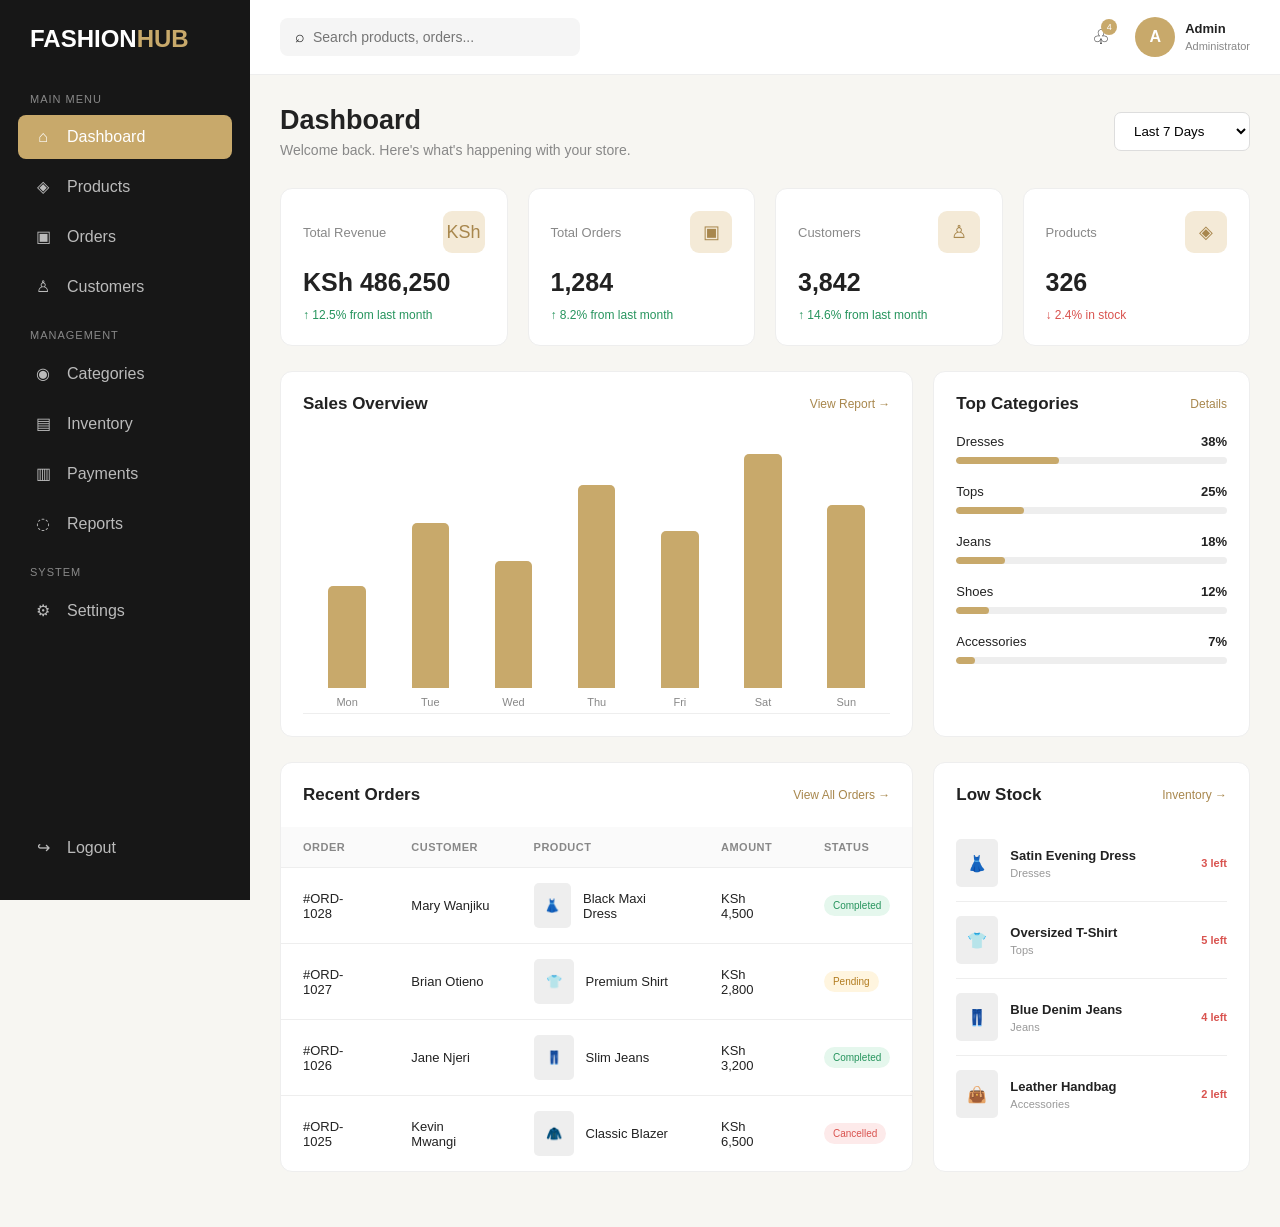
==== templates/dashbord.html @ 3bc84287 "ui" ====
<!doctype html>
<html lang="en">
  <head>
    <meta charset="UTF-8" />
    <meta name="viewport" content="width=device-width, initial-scale=1.0" />
    <title>Admin Dashboard | Fashion Store</title>

    <style>
      * {
        margin: 0;
        padding: 0;
        box-sizing: border-box;
        font-family: Arial, Helvetica, sans-serif;
      }

      body {
        background: #f7f6f2;
        color: #222;
      }

      .dashboard {
        display: flex;
        min-height: 100vh;
      }

      /* SIDEBAR */
      .sidebar {
        width: 250px;
        background: #171717;
        color: white;
        padding: 25px 18px;
        position: fixed;
        height: 100vh;
        left: 0;
        top: 0;
        transition: 0.3s;
        z-index: 1000;
      }

      .logo {
        font-size: 24px;
        font-weight: bold;
        margin-bottom: 40px;
        padding-left: 12px;
      }

      .logo span {
        color: #c8a96b;
      }

      .menu-title {
        font-size: 11px;
        color: #888;
        text-transform: uppercase;
        margin: 20px 12px 10px;
        letter-spacing: 1px;
      }

      .nav-item {
        display: flex;
        align-items: center;
        gap: 13px;
        padding: 13px 14px;
        margin-bottom: 5px;
        border-radius: 8px;
        color: #bbb;
        text-decoration: none;
        transition: 0.2s;
      }

      .nav-item:hover,
      .nav-item.active {
        background: #c8a96b;
        color: white;
      }

      .nav-icon {
        width: 22px;
        text-align: center;
      }

      .logout {
        position: absolute;
        bottom: 25px;
        left: 18px;
        right: 18px;
      }

      /* MAIN */
      .main {
        margin-left: 250px;
        width: calc(100% - 250px);
        min-height: 100vh;
      }

      /* TOP BAR */
      .topbar {
        height: 75px;
        background: white;
        border-bottom: 1px solid #eee;
        display: flex;
        align-items: center;
        justify-content: space-between;
        padding: 0 30px;
      }

      .menu-btn {
        display: none;
        border: none;
        background: none;
        font-size: 25px;
        cursor: pointer;
      }

      .search {
        display: flex;
        align-items: center;
        background: #f5f5f5;
        border-radius: 8px;
        padding: 10px 15px;
        width: 300px;
      }

      .search input {
        border: none;
        outline: none;
        background: transparent;
        width: 100%;
        margin-left: 8px;
        font-size: 14px;
      }

      .top-actions {
        display: flex;
        align-items: center;
        gap: 25px;
      }

      .notification {
        position: relative;
        font-size: 20px;
        cursor: pointer;
      }

      .notification span {
        position: absolute;
        top: -6px;
        right: -7px;
        background: #c8a96b;
        color: white;
        font-size: 9px;
        width: 16px;
        height: 16px;
        display: flex;
        align-items: center;
        justify-content: center;
        border-radius: 50%;
      }

      .profile {
        display: flex;
        align-items: center;
        gap: 10px;
      }

      .avatar {
        width: 40px;
        height: 40px;
        border-radius: 50%;
        background: #c8a96b;
        color: white;
        display: flex;
        align-items: center;
        justify-content: center;
        font-weight: bold;
      }

      .profile-info strong {
        display: block;
        font-size: 13px;
      }

      .profile-info small {
        color: #888;
        font-size: 11px;
      }

      /* CONTENT */
      .content {
        padding: 30px;
      }

      .page-header {
        display: flex;
        justify-content: space-between;
        align-items: center;
        margin-bottom: 30px;
      }

      .page-header h1 {
        font-size: 27px;
        margin-bottom: 6px;
      }

      .page-header p {
        color: #888;
        font-size: 14px;
      }

      .date-select {
        padding: 10px 15px;
        border: 1px solid #ddd;
        background: white;
        border-radius: 7px;
        outline: none;
      }

      /* STAT CARDS */
      .stats {
        display: grid;
        grid-template-columns: repeat(4, 1fr);
        gap: 20px;
        margin-bottom: 25px;
      }

      .stat-card {
        background: white;
        padding: 22px;
        border-radius: 12px;
        border: 1px solid #eee;
      }

      .stat-top {
        display: flex;
        justify-content: space-between;
        align-items: center;
      }

      .stat-title {
        color: #888;
        font-size: 13px;
      }

      .stat-icon {
        width: 42px;
        height: 42px;
        border-radius: 9px;
        background: #f4ead7;
        color: #a8874d;
        display: flex;
        align-items: center;
        justify-content: center;
        font-size: 18px;
      }

      .stat-card h2 {
        font-size: 25px;
        margin: 15px 0 8px;
      }

      .growth {
        font-size: 12px;
        color: #26945d;
      }

      .growth.down {
        color: #d9534f;
      }

      /* GRID */
      .dashboard-grid {
        display: grid;
        grid-template-columns: 2fr 1fr;
        gap: 20px;
        margin-bottom: 25px;
      }

      .card {
        background: white;
        border: 1px solid #eee;
        border-radius: 12px;
        padding: 22px;
      }

      .card-header {
        display: flex;
        align-items: center;
        justify-content: space-between;
        margin-bottom: 20px;
      }

      .card-header h3 {
        font-size: 17px;
      }

      .card-header a {
        color: #a8874d;
        text-decoration: none;
        font-size: 12px;
      }

      /* CHART */
      .chart {
        height: 280px;
        display: flex;
        align-items: flex-end;
        gap: 15px;
        padding: 20px 10px 5px;
        border-bottom: 1px solid #eee;
      }

      .bar-container {
        flex: 1;
        height: 100%;
        display: flex;
        flex-direction: column;
        justify-content: flex-end;
        align-items: center;
        gap: 8px;
      }

      .bar {
        width: 55%;
        background: #c8a96b;
        border-radius: 5px 5px 0 0;
        min-height: 10px;
        transition: 0.3s;
      }

      .bar:hover {
        opacity: 0.7;
      }

      .bar-label {
        color: #888;
        font-size: 11px;
      }

      /* CATEGORY */
      .category {
        margin-bottom: 20px;
      }

      .category-info {
        display: flex;
        justify-content: space-between;
        margin-bottom: 8px;
        font-size: 13px;
      }

      .progress {
        width: 100%;
        height: 7px;
        background: #eee;
        border-radius: 10px;
        overflow: hidden;
      }

      .progress-bar {
        height: 100%;
        background: #c8a96b;
        border-radius: 10px;
      }

      /* TABLE */
      .table-card {
        background: white;
        border: 1px solid #eee;
        border-radius: 12px;
        overflow: hidden;
      }

      .table-header {
        padding: 22px;
        display: flex;
        justify-content: space-between;
        align-items: center;
      }

      .table-header h3 {
        font-size: 17px;
      }

      .view-all {
        color: #a8874d;
        text-decoration: none;
        font-size: 12px;
      }

      .table-wrapper {
        overflow-x: auto;
      }

      table {
        width: 100%;
        border-collapse: collapse;
      }

      th {
        background: #fafafa;
        color: #888;
        font-size: 11px;
        text-transform: uppercase;
        letter-spacing: 0.5px;
        text-align: left;
        padding: 14px 22px;
      }

      td {
        padding: 15px 22px;
        border-top: 1px solid #eee;
        font-size: 13px;
      }

      .product {
        display: flex;
        align-items: center;
        gap: 12px;
      }

      .product-img {
        width: 40px;
        height: 45px;
        background: #eee;
        border-radius: 5px;
        display: flex;
        align-items: center;
        justify-content: center;
      }

      .status {
        display: inline-block;
        padding: 5px 9px;
        border-radius: 20px;
        font-size: 10px;
      }

      .status.completed {
        background: #e5f7ed;
        color: #26945d;
      }

      .status.pending {
        background: #fff5df;
        color: #b27c20;
      }

      .status.cancelled {
        background: #fdeaea;
        color: #d9534f;
      }

      /* LOW STOCK */
      .stock-item {
        display: flex;
        align-items: center;
        justify-content: space-between;
        padding: 14px 0;
        border-bottom: 1px solid #eee;
      }

      .stock-item:last-child {
        border-bottom: none;
      }

      .stock-product {
        display: flex;
        align-items: center;
        gap: 12px;
      }

      .stock-img {
        width: 42px;
        height: 48px;
        background: #eee;
        border-radius: 5px;
        display: flex;
        align-items: center;
        justify-content: center;
      }

      .stock-name {
        font-size: 13px;
        font-weight: 600;
      }

      .stock-category {
        color: #999;
        font-size: 11px;
        margin-top: 4px;
      }

      .stock-number {
        color: #d9534f;
        font-size: 11px;
        font-weight: bold;
      }

      /* MOBILE */
      @media (max-width: 1100px) {
        .stats {
          grid-template-columns: repeat(2, 1fr);
        }

        .dashboard-grid {
          grid-template-columns: 1fr;
        }
      }

      @media (max-width: 768px) {
        .sidebar {
          transform: translateX(-100%);
        }

        .sidebar.open {
          transform: translateX(0);
        }

        .main {
          margin-left: 0;
          width: 100%;
        }

        .menu-btn {
          display: block;
        }

        .topbar {
          padding: 0 18px;
        }

        .search {
          display: none;
        }

        .profile-info {
          display: none;
        }

        .content {
          padding: 20px 15px;
        }

        .stats {
          grid-template-columns: 1fr;
        }

        .page-header {
          align-items: flex-start;
          gap: 15px;
          flex-direction: column;
        }

        .chart {
          gap: 6px;
        }

        .bar {
          width: 65%;
        }
      }
    </style>
  </head>

  <body>
    <div class="dashboard">
      <!-- SIDEBAR -->
      <aside class="sidebar" id="sidebar">
        <div class="logo">FASHION<span>HUB</span></div>

        <div class="menu-title">Main Menu</div>

        <a href="#" class="nav-item active">
          <span class="nav-icon">⌂</span>
          Dashboard
        </a>

        <a href="#" class="nav-item">
          <span class="nav-icon">◈</span>
          Products
        </a>

        <a href="#" class="nav-item">
          <span class="nav-icon">▣</span>
          Orders
        </a>

        <a href="#" class="nav-item">
          <span class="nav-icon">♙</span>
          Customers
        </a>

        <div class="menu-title">Management</div>

        <a href="#" class="nav-item">
          <span class="nav-icon">◉</span>
          Categories
        </a>

        <a href="#" class="nav-item">
          <span class="nav-icon">▤</span>
          Inventory
        </a>

        <a href="#" class="nav-item">
          <span class="nav-icon">▥</span>
          Payments
        </a>

        <a href="#" class="nav-item">
          <span class="nav-icon">◌</span>
          Reports
        </a>

        <div class="menu-title">System</div>

        <a href="#" class="nav-item">
          <span class="nav-icon">⚙</span>
          Settings
        </a>

        <a href="#" class="nav-item logout">
          <span class="nav-icon">↪</span>
          Logout
        </a>
      </aside>

      <!-- MAIN -->
      <main class="main">
        <!-- TOPBAR -->
        <header class="topbar">
          <button class="menu-btn" onclick="toggleSidebar()">☰</button>

          <div class="search">
            <span>⌕</span>
            <input type="text" placeholder="Search products, orders..." />
          </div>

          <div class="top-actions">
            <div class="notification">
              ♧
              <span>4</span>
            </div>

            <div class="profile">
              <div class="avatar">A</div>

              <div class="profile-info">
                <strong>Admin</strong>
                <small>Administrator</small>
              </div>
            </div>
          </div>
        </header>

        <!-- CONTENT -->
        <section class="content">
          <div class="page-header">
            <div>
              <h1>Dashboard</h1>
              <p>Welcome back. Here's what's happening with your store.</p>
            </div>

            <select class="date-select">
              <option>Last 7 Days</option>
              <option>Last 30 Days</option>
              <option>Last 3 Months</option>
              <option>This Year</option>
            </select>
          </div>

          <!-- STATISTICS -->
          <div class="stats">
            <div class="stat-card">
              <div class="stat-top">
                <span class="stat-title">Total Revenue</span>
                <div class="stat-icon">KSh</div>
              </div>

              <h2>KSh 486,250</h2>

              <span class="growth">↑ 12.5% from last month</span>
            </div>

            <div class="stat-card">
              <div class="stat-top">
                <span class="stat-title">Total Orders</span>
                <div class="stat-icon">▣</div>
              </div>

              <h2>1,284</h2>

              <span class="growth">↑ 8.2% from last month</span>
            </div>

            <div class="stat-card">
              <div class="stat-top">
                <span class="stat-title">Customers</span>
                <div class="stat-icon">♙</div>
              </div>

              <h2>3,842</h2>

              <span class="growth">↑ 14.6% from last month</span>
            </div>

            <div class="stat-card">
              <div class="stat-top">
                <span class="stat-title">Products</span>
                <div class="stat-icon">◈</div>
              </div>

              <h2>326</h2>

              <span class="growth down">↓ 2.4% in stock</span>
            </div>
          </div>

          <!-- CHART + CATEGORY -->
          <div class="dashboard-grid">
            <div class="card">
              <div class="card-header">
                <h3>Sales Overview</h3>
                <a href="#">View Report →</a>
              </div>

              <div class="chart">
                <div class="bar-container">
                  <div class="bar" style="height: 40%"></div>
                  <span class="bar-label">Mon</span>
                </div>

                <div class="bar-container">
                  <div class="bar" style="height: 65%"></div>
                  <span class="bar-label">Tue</span>
                </div>

                <div class="bar-container">
                  <div class="bar" style="height: 50%"></div>
                  <span class="bar-label">Wed</span>
                </div>

                <div class="bar-container">
                  <div class="bar" style="height: 80%"></div>
                  <span class="bar-label">Thu</span>
                </div>

                <div class="bar-container">
                  <div class="bar" style="height: 62%"></div>
                  <span class="bar-label">Fri</span>
                </div>

                <div class="bar-container">
                  <div class="bar" style="height: 92%"></div>
                  <span class="bar-label">Sat</span>
                </div>

                <div class="bar-container">
                  <div class="bar" style="height: 72%"></div>
                  <span class="bar-label">Sun</span>
                </div>
              </div>
            </div>

            <!-- TOP CATEGORIES -->
            <div class="card">
              <div class="card-header">
                <h3>Top Categories</h3>
                <a href="#">Details</a>
              </div>

              <div class="category">
                <div class="category-info">
                  <span>Dresses</span>
                  <strong>38%</strong>
                </div>

                <div class="progress">
                  <div class="progress-bar" style="width: 38%"></div>
                </div>
              </div>

              <div class="category">
                <div class="category-info">
                  <span>Tops</span>
                  <strong>25%</strong>
                </div>

                <div class="progress">
                  <div class="progress-bar" style="width: 25%"></div>
                </div>
              </div>

              <div class="category">
                <div class="category-info">
                  <span>Jeans</span>
                  <strong>18%</strong>
                </div>

                <div class="progress">
                  <div class="progress-bar" style="width: 18%"></div>
                </div>
              </div>

              <div class="category">
                <div class="category-info">
                  <span>Shoes</span>
                  <strong>12%</strong>
                </div>

                <div class="progress">
                  <div class="progress-bar" style="width: 12%"></div>
                </div>
              </div>

              <div class="category">
                <div class="category-info">
                  <span>Accessories</span>
                  <strong>7%</strong>
                </div>

                <div class="progress">
                  <div class="progress-bar" style="width: 7%"></div>
                </div>
              </div>
            </div>
          </div>

          <!-- ORDERS + LOW STOCK -->
          <div class="dashboard-grid">
            <!-- RECENT ORDERS -->
            <div class="table-card">
              <div class="table-header">
                <h3>Recent Orders</h3>

                <a href="#" class="view-all"> View All Orders → </a>
              </div>

              <div class="table-wrapper">
                <table>
                  <thead>
                    <tr>
                      <th>Order</th>
                      <th>Customer</th>
                      <th>Product</th>
                      <th>Amount</th>
                      <th>Status</th>
                    </tr>
                  </thead>

                  <tbody>
                    <tr>
                      <td>#ORD-1028</td>

                      <td>Mary Wanjiku</td>

                      <td>
                        <div class="product">
                          <div class="product-img">👗</div>
                          Black Maxi Dress
                        </div>
                      </td>

                      <td>KSh 4,500</td>

                      <td>
                        <span class="status completed"> Completed </span>
                      </td>
                    </tr>

                    <tr>
                      <td>#ORD-1027</td>

                      <td>Brian Otieno</td>

                      <td>
                        <div class="product">
                          <div class="product-img">👕</div>
                          Premium Shirt
                        </div>
                      </td>

                      <td>KSh 2,800</td>

                      <td>
                        <span class="status pending"> Pending </span>
                      </td>
                    </tr>

                    <tr>
                      <td>#ORD-1026</td>

                      <td>Jane Njeri</td>

                      <td>
                        <div class="product">
                          <div class="product-img">👖</div>
                          Slim Jeans
                        </div>
                      </td>

                      <td>KSh 3,200</td>

                      <td>
                        <span class="status completed"> Completed </span>
                      </td>
                    </tr>

                    <tr>
                      <td>#ORD-1025</td>

                      <td>Kevin Mwangi</td>

                      <td>
                        <div class="product">
                          <div class="product-img">🧥</div>
                          Classic Blazer
                        </div>
                      </td>

                      <td>KSh 6,500</td>

                      <td>
                        <span class="status cancelled"> Cancelled </span>
                      </td>
                    </tr>
                  </tbody>
                </table>
              </div>
            </div>

            <!-- LOW STOCK -->
            <div class="card">
              <div class="card-header">
                <h3>Low Stock</h3>
                <a href="#">Inventory →</a>
              </div>

              <div class="stock-item">
                <div class="stock-product">
                  <div class="stock-img">👗</div>

                  <div>
                    <div class="stock-name">Satin Evening Dress</div>

                    <div class="stock-category">Dresses</div>
                  </div>
                </div>

                <span class="stock-number"> 3 left </span>
              </div>

              <div class="stock-item">
                <div class="stock-product">
                  <div class="stock-img">👕</div>

                  <div>
                    <div class="stock-name">Oversized T-Shirt</div>

                    <div class="stock-category">Tops</div>
                  </div>
                </div>

                <span class="stock-number"> 5 left </span>
              </div>

              <div class="stock-item">
                <div class="stock-product">
                  <div class="stock-img">👖</div>

                  <div>
                    <div class="stock-name">Blue Denim Jeans</div>

                    <div class="stock-category">Jeans</div>
                  </div>
                </div>

                <span class="stock-number"> 4 left </span>
              </div>

              <div class="stock-item">
                <div class="stock-product">
                  <div class="stock-img">👜</div>

                  <div>
                    <div class="stock-name">Leather Handbag</div>

                    <div class="stock-category">Accessories</div>
                  </div>
                </div>

                <span class="stock-number"> 2 left </span>
              </div>
            </div>
          </div>
        </section>
      </main>
    </div>

    <script>
      function toggleSidebar() {
        document.getElementById("sidebar").classList.toggle("open");
      }

      // Highlight active sidebar item
      document.querySelectorAll(".nav-item").forEach((item) => {
        item.addEventListener("click", function () {
          document
            .querySelectorAll(".nav-item")
            .forEach((link) => link.classList.remove("active"));

          this.classList.add("active");
        });
      });
    </script>
  </body>
</html>
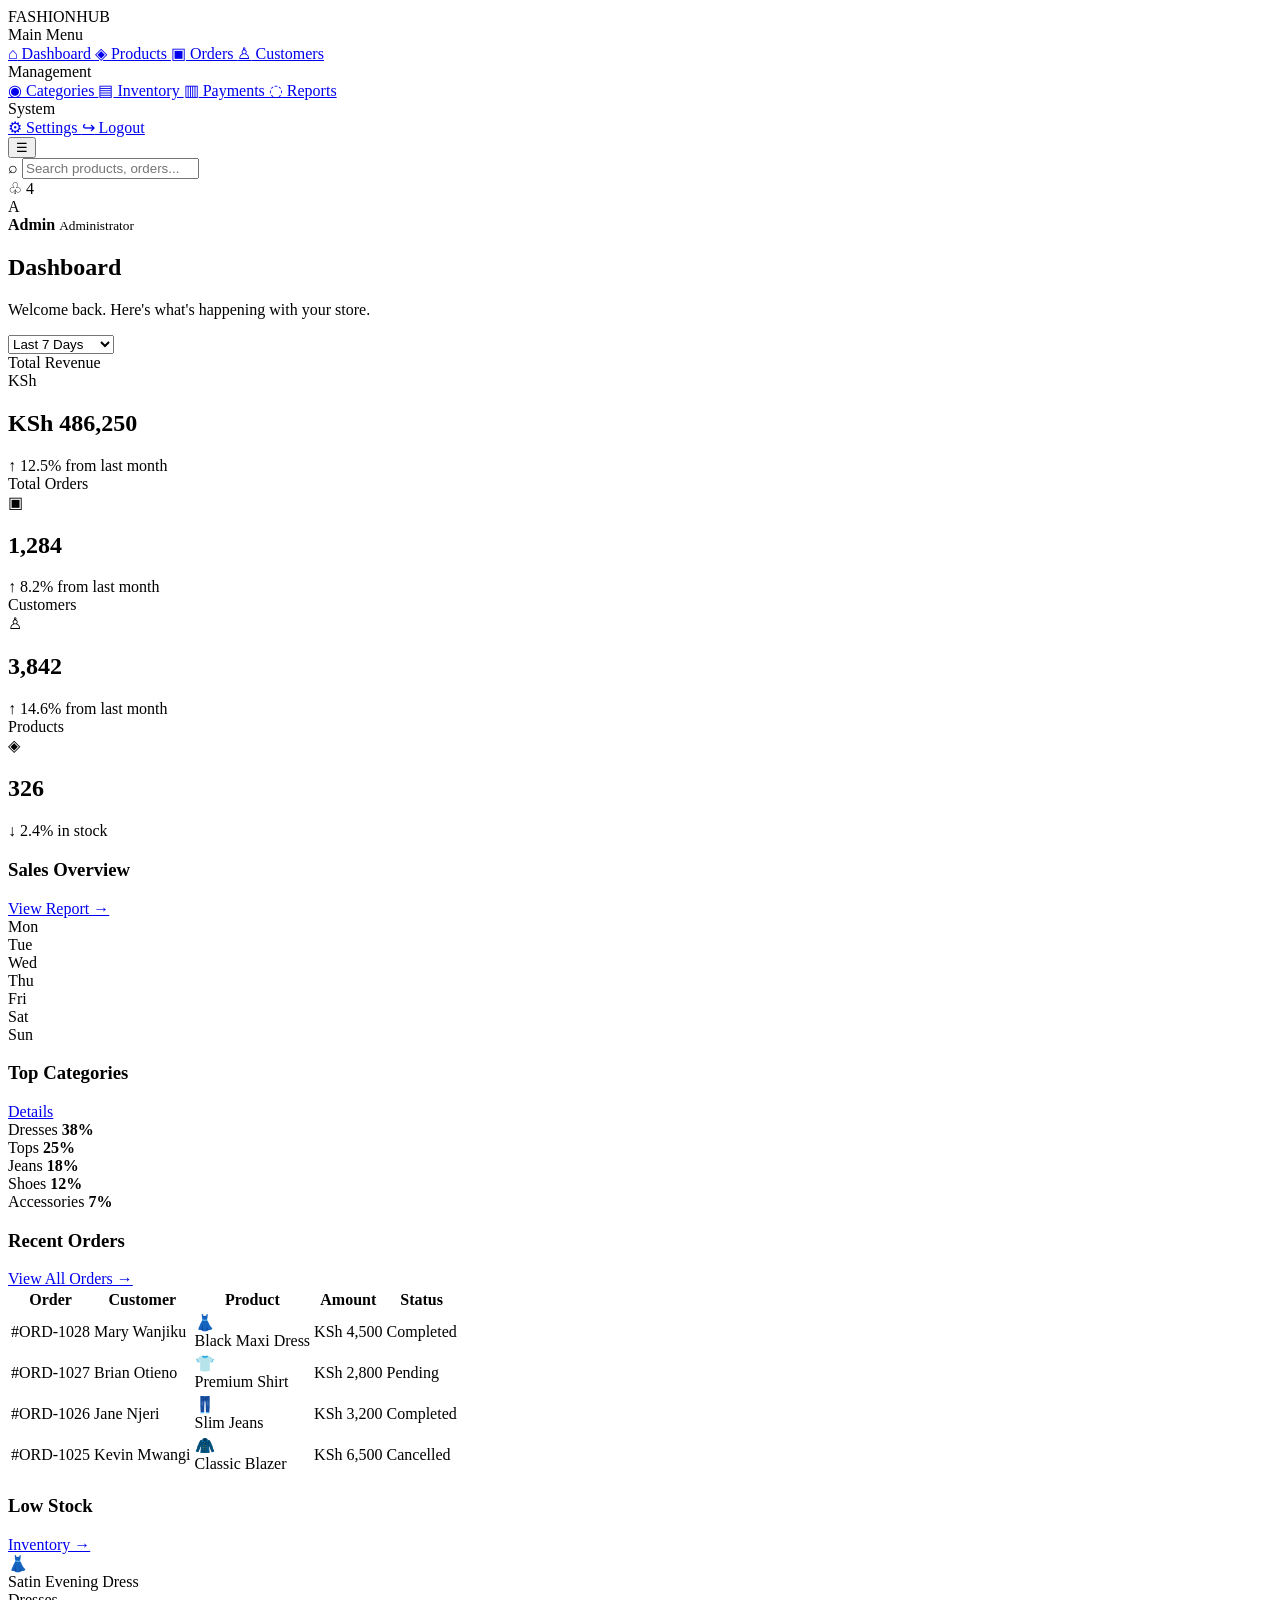
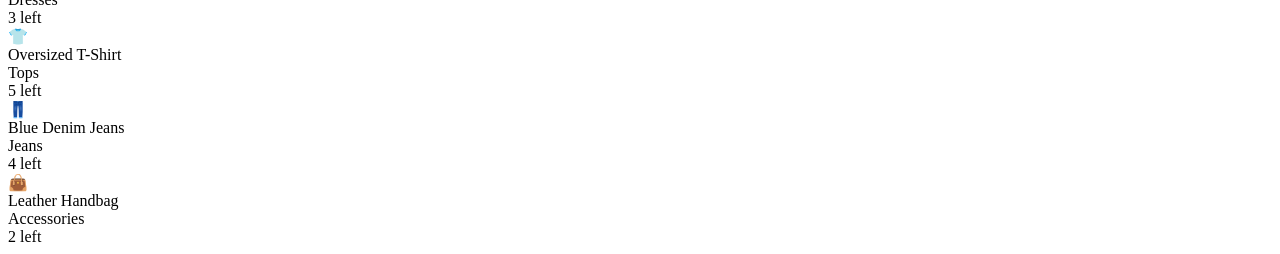
==== commit dafbfa55: "ui" ====
--- a/templates/dashbord.html
+++ b/templates/dashbord.html
@@ -4,562 +4,6 @@
     <meta charset="UTF-8" />
     <meta name="viewport" content="width=device-width, initial-scale=1.0" />
     <title>Admin Dashboard | Fashion Store</title>
-
-    <style>
-      * {
-        margin: 0;
-        padding: 0;
-        box-sizing: border-box;
-        font-family: Arial, Helvetica, sans-serif;
-      }
-
-      body {
-        background: #f7f6f2;
-        color: #222;
-      }
-
-      .dashboard {
-        display: flex;
-        min-height: 100vh;
-      }
-
-      /* SIDEBAR */
-      .sidebar {
-        width: 250px;
-        background: #171717;
-        color: white;
-        padding: 25px 18px;
-        position: fixed;
-        height: 100vh;
-        left: 0;
-        top: 0;
-        transition: 0.3s;
-        z-index: 1000;
-      }
-
-      .logo {
-        font-size: 24px;
-        font-weight: bold;
-        margin-bottom: 40px;
-        padding-left: 12px;
-      }
-
-      .logo span {
-        color: #c8a96b;
-      }
-
-      .menu-title {
-        font-size: 11px;
-        color: #888;
-        text-transform: uppercase;
-        margin: 20px 12px 10px;
-        letter-spacing: 1px;
-      }
-
-      .nav-item {
-        display: flex;
-        align-items: center;
-        gap: 13px;
-        padding: 13px 14px;
-        margin-bottom: 5px;
-        border-radius: 8px;
-        color: #bbb;
-        text-decoration: none;
-        transition: 0.2s;
-      }
-
-      .nav-item:hover,
-      .nav-item.active {
-        background: #c8a96b;
-        color: white;
-      }
-
-      .nav-icon {
-        width: 22px;
-        text-align: center;
-      }
-
-      .logout {
-        position: absolute;
-        bottom: 25px;
-        left: 18px;
-        right: 18px;
-      }
-
-      /* MAIN */
-      .main {
-        margin-left: 250px;
-        width: calc(100% - 250px);
-        min-height: 100vh;
-      }
-
-      /* TOP BAR */
-      .topbar {
-        height: 75px;
-        background: white;
-        border-bottom: 1px solid #eee;
-        display: flex;
-        align-items: center;
-        justify-content: space-between;
-        padding: 0 30px;
-      }
-
-      .menu-btn {
-        display: none;
-        border: none;
-        background: none;
-        font-size: 25px;
-        cursor: pointer;
-      }
-
-      .search {
-        display: flex;
-        align-items: center;
-        background: #f5f5f5;
-        border-radius: 8px;
-        padding: 10px 15px;
-        width: 300px;
-      }
-
-      .search input {
-        border: none;
-        outline: none;
-        background: transparent;
-        width: 100%;
-        margin-left: 8px;
-        font-size: 14px;
-      }
-
-      .top-actions {
-        display: flex;
-        align-items: center;
-        gap: 25px;
-      }
-
-      .notification {
-        position: relative;
-        font-size: 20px;
-        cursor: pointer;
-      }
-
-      .notification span {
-        position: absolute;
-        top: -6px;
-        right: -7px;
-        background: #c8a96b;
-        color: white;
-        font-size: 9px;
-        width: 16px;
-        height: 16px;
-        display: flex;
-        align-items: center;
-        justify-content: center;
-        border-radius: 50%;
-      }
-
-      .profile {
-        display: flex;
-        align-items: center;
-        gap: 10px;
-      }
-
-      .avatar {
-        width: 40px;
-        height: 40px;
-        border-radius: 50%;
-        background: #c8a96b;
-        color: white;
-        display: flex;
-        align-items: center;
-        justify-content: center;
-        font-weight: bold;
-      }
-
-      .profile-info strong {
-        display: block;
-        font-size: 13px;
-      }
-
-      .profile-info small {
-        color: #888;
-        font-size: 11px;
-      }
-
-      /* CONTENT */
-      .content {
-        padding: 30px;
-      }
-
-      .page-header {
-        display: flex;
-        justify-content: space-between;
-        align-items: center;
-        margin-bottom: 30px;
-      }
-
-      .page-header h1 {
-        font-size: 27px;
-        margin-bottom: 6px;
-      }
-
-      .page-header p {
-        color: #888;
-        font-size: 14px;
-      }
-
-      .date-select {
-        padding: 10px 15px;
-        border: 1px solid #ddd;
-        background: white;
-        border-radius: 7px;
-        outline: none;
-      }
-
-      /* STAT CARDS */
-      .stats {
-        display: grid;
-        grid-template-columns: repeat(4, 1fr);
-        gap: 20px;
-        margin-bottom: 25px;
-      }
-
-      .stat-card {
-        background: white;
-        padding: 22px;
-        border-radius: 12px;
-        border: 1px solid #eee;
-      }
-
-      .stat-top {
-        display: flex;
-        justify-content: space-between;
-        align-items: center;
-      }
-
-      .stat-title {
-        color: #888;
-        font-size: 13px;
-      }
-
-      .stat-icon {
-        width: 42px;
-        height: 42px;
-        border-radius: 9px;
-        background: #f4ead7;
-        color: #a8874d;
-        display: flex;
-        align-items: center;
-        justify-content: center;
-        font-size: 18px;
-      }
-
-      .stat-card h2 {
-        font-size: 25px;
-        margin: 15px 0 8px;
-      }
-
-      .growth {
-        font-size: 12px;
-        color: #26945d;
-      }
-
-      .growth.down {
-        color: #d9534f;
-      }
-
-      /* GRID */
-      .dashboard-grid {
-        display: grid;
-        grid-template-columns: 2fr 1fr;
-        gap: 20px;
-        margin-bottom: 25px;
-      }
-
-      .card {
-        background: white;
-        border: 1px solid #eee;
-        border-radius: 12px;
-        padding: 22px;
-      }
-
-      .card-header {
-        display: flex;
-        align-items: center;
-        justify-content: space-between;
-        margin-bottom: 20px;
-      }
-
-      .card-header h3 {
-        font-size: 17px;
-      }
-
-      .card-header a {
-        color: #a8874d;
-        text-decoration: none;
-        font-size: 12px;
-      }
-
-      /* CHART */
-      .chart {
-        height: 280px;
-        display: flex;
-        align-items: flex-end;
-        gap: 15px;
-        padding: 20px 10px 5px;
-        border-bottom: 1px solid #eee;
-      }
-
-      .bar-container {
-        flex: 1;
-        height: 100%;
-        display: flex;
-        flex-direction: column;
-        justify-content: flex-end;
-        align-items: center;
-        gap: 8px;
-      }
-
-      .bar {
-        width: 55%;
-        background: #c8a96b;
-        border-radius: 5px 5px 0 0;
-        min-height: 10px;
-        transition: 0.3s;
-      }
-
-      .bar:hover {
-        opacity: 0.7;
-      }
-
-      .bar-label {
-        color: #888;
-        font-size: 11px;
-      }
-
-      /* CATEGORY */
-      .category {
-        margin-bottom: 20px;
-      }
-
-      .category-info {
-        display: flex;
-        justify-content: space-between;
-        margin-bottom: 8px;
-        font-size: 13px;
-      }
-
-      .progress {
-        width: 100%;
-        height: 7px;
-        background: #eee;
-        border-radius: 10px;
-        overflow: hidden;
-      }
-
-      .progress-bar {
-        height: 100%;
-        background: #c8a96b;
-        border-radius: 10px;
-      }
-
-      /* TABLE */
-      .table-card {
-        background: white;
-        border: 1px solid #eee;
-        border-radius: 12px;
-        overflow: hidden;
-      }
-
-      .table-header {
-        padding: 22px;
-        display: flex;
-        justify-content: space-between;
-        align-items: center;
-      }
-
-      .table-header h3 {
-        font-size: 17px;
-      }
-
-      .view-all {
-        color: #a8874d;
-        text-decoration: none;
-        font-size: 12px;
-      }
-
-      .table-wrapper {
-        overflow-x: auto;
-      }
-
-      table {
-        width: 100%;
-        border-collapse: collapse;
-      }
-
-      th {
-        background: #fafafa;
-        color: #888;
-        font-size: 11px;
-        text-transform: uppercase;
-        letter-spacing: 0.5px;
-        text-align: left;
-        padding: 14px 22px;
-      }
-
-      td {
-        padding: 15px 22px;
-        border-top: 1px solid #eee;
-        font-size: 13px;
-      }
-
-      .product {
-        display: flex;
-        align-items: center;
-        gap: 12px;
-      }
-
-      .product-img {
-        width: 40px;
-        height: 45px;
-        background: #eee;
-        border-radius: 5px;
-        display: flex;
-        align-items: center;
-        justify-content: center;
-      }
-
-      .status {
-        display: inline-block;
-        padding: 5px 9px;
-        border-radius: 20px;
-        font-size: 10px;
-      }
-
-      .status.completed {
-        background: #e5f7ed;
-        color: #26945d;
-      }
-
-      .status.pending {
-        background: #fff5df;
-        color: #b27c20;
-      }
-
-      .status.cancelled {
-        background: #fdeaea;
-        color: #d9534f;
-      }
-
-      /* LOW STOCK */
-      .stock-item {
-        display: flex;
-        align-items: center;
-        justify-content: space-between;
-        padding: 14px 0;
-        border-bottom: 1px solid #eee;
-      }
-
-      .stock-item:last-child {
-        border-bottom: none;
-      }
-
-      .stock-product {
-        display: flex;
-        align-items: center;
-        gap: 12px;
-      }
-
-      .stock-img {
-        width: 42px;
-        height: 48px;
-        background: #eee;
-        border-radius: 5px;
-        display: flex;
-        align-items: center;
-        justify-content: center;
-      }
-
-      .stock-name {
-        font-size: 13px;
-        font-weight: 600;
-      }
-
-      .stock-category {
-        color: #999;
-        font-size: 11px;
-        margin-top: 4px;
-      }
-
-      .stock-number {
-        color: #d9534f;
-        font-size: 11px;
-        font-weight: bold;
-      }
-
-      /* MOBILE */
-      @media (max-width: 1100px) {
-        .stats {
-          grid-template-columns: repeat(2, 1fr);
-        }
-
-        .dashboard-grid {
-          grid-template-columns: 1fr;
-        }
-      }
-
-      @media (max-width: 768px) {
-        .sidebar {
-          transform: translateX(-100%);
-        }
-
-        .sidebar.open {
-          transform: translateX(0);
-        }
-
-        .main {
-          margin-left: 0;
-          width: 100%;
-        }
-
-        .menu-btn {
-          display: block;
-        }
-
-        .topbar {
-          padding: 0 18px;
-        }
-
-        .search {
-          display: none;
-        }
-
-        .profile-info {
-          display: none;
-        }
-
-        .content {
-          padding: 20px 15px;
-        }
-
-        .stats {
-          grid-template-columns: 1fr;
-        }
-
-        .page-header {
-          align-items: flex-start;
-          gap: 15px;
-          flex-direction: column;
-        }
-
-        .chart {
-          gap: 6px;
-        }
-
-        .bar {
-          width: 65%;
-        }
-      }
-    </style>
   </head>
 
   <body>
